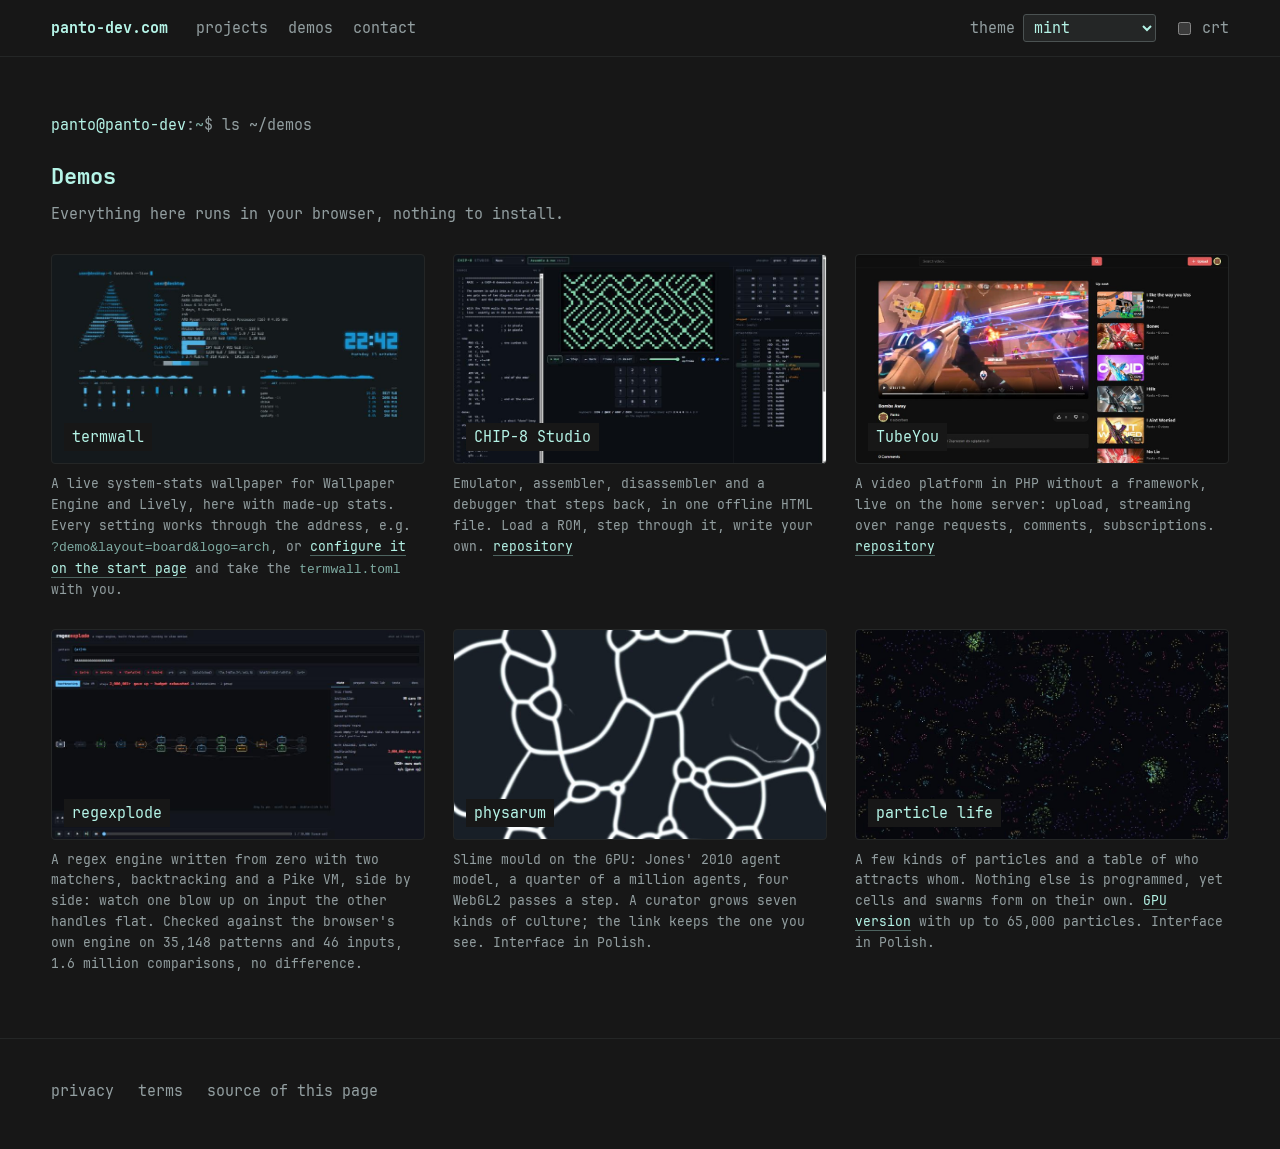
==== demos/index.html @ a08219ae "A /demos/ page listing everything that runs in the browser, regexplode, physarum and particle life i" ====
<!doctype html>
<html lang="en">
<head>
<meta charset="utf-8">
<meta name="viewport" content="width=device-width, initial-scale=1">
<title>Demos: panto-dev.com</title>
<meta name="description" content="Everything of Panto's that runs in a browser: termwall, CHIP-8 Studio, TubeYou, a regex engine in slow motion, slime mould and particle life on the GPU.">
<link rel="canonical" href="https://panto-dev.com/demos/">
<meta property="og:type" content="website">
<meta property="og:url" content="https://panto-dev.com/demos/">
<meta property="og:title" content="Demos: panto-dev.com">
<meta property="og:description" content="termwall, CHIP-8 Studio, TubeYou, regexplode, physarum and particle life, running in the browser.">
<meta property="og:image" content="https://panto-dev.com/og.png">
<meta name="twitter:card" content="summary_large_image">
<meta name="theme-color" content="#171717">
<link rel="icon" href="/favicon.svg" type="image/svg+xml">
<link rel="apple-touch-icon" href="/apple-touch-icon.png">
<link rel="preload" href="/fonts/JetBrainsMono-Regular.woff2" as="font" type="font/woff2" crossorigin>
<link rel="stylesheet" href="/style.css">
</head>
<body>

<header class="bar">
  <a class="brand" href="/">panto-dev.com</a>
  <nav>
    <a href="/#projects">projects</a>
    <a href="/demos/" aria-current="page">demos</a>
    <a href="/#contact">contact</a>
  </nav>
  <div class="controls">
    <label>theme
      <select id="theme" aria-label="Color theme"></select>
    </label>
    <label class="check"><input type="checkbox" id="crt"> crt</label>
  </div>
</header>

<main>

<section>
  <p class="prompt"><span class="k">panto@panto-dev</span>:<span class="t">~</span>$ ls ~/demos</p>
  <h1>Demos</h1>
  <p class="lede">Everything here runs in your browser, nothing to install.</p>
  <div class="demos">
    <figure>
      <a class="frame shot-termwall" href="/demos/termwall/?demo&amp;distro=cycle"><span>termwall</span></a>
      <figcaption>A live system-stats wallpaper for Wallpaper Engine and Lively, here with made-up stats.
        Every setting works through the address, e.g. <code>?demo&amp;layout=board&amp;logo=arch</code>,
        or <a href="/#tw-conf">configure it on the start page</a> and take the <code>termwall.toml</code> with you.</figcaption>
    </figure>
    <figure>
      <a class="frame chip8" data-chip8 href="/demos/chip8/"><span>CHIP-8 Studio</span></a>
      <figcaption>Emulator, assembler, disassembler and a debugger that steps back, in one offline HTML file.
        Load a ROM, step through it, write your own. <a href="https://github.com/PantoYT/chip8-studio">repository</a></figcaption>
    </figure>
    <figure>
      <a class="frame tubeyou" href="https://tubeyou.panto-dev.com"><span>TubeYou</span></a>
      <figcaption>A video platform in PHP without a framework, live on the home server: upload, streaming over
        range requests, comments, subscriptions. <a href="https://github.com/PantoYT/TubeYou">repository</a></figcaption>
    </figure>
    <figure>
      <a class="frame shot-regexplode" href="/demos/regexplode/"><span>regexplode</span></a>
      <figcaption>A regex engine written from zero with two matchers, backtracking and a Pike VM, side by side:
        watch one blow up on input the other handles flat. Checked against the browser's own engine on
        35,148 patterns and 46 inputs, 1.6 million comparisons, no difference.</figcaption>
    </figure>
    <figure>
      <a class="frame shot-physarum" href="/demos/physarum/"><span>physarum</span></a>
      <figcaption>Slime mould on the GPU: Jones' 2010 agent model, a quarter of a million agents, four WebGL2
        passes a step. A curator grows seven kinds of culture; the link keeps the one you see. Interface in Polish.</figcaption>
    </figure>
    <figure>
      <a class="frame shot-particle-life" href="/demos/particle-life/"><span>particle life</span></a>
      <figcaption>A few kinds of particles and a table of who attracts whom. Nothing else is programmed, yet cells
        and swarms form on their own. <a href="/demos/particle-life/gpu">GPU version</a> with up to 65,000 particles.
        Interface in Polish.</figcaption>
    </figure>
  </div>
</section>

</main>

<footer class="site-footer">
  <a href="/privacy">privacy</a>
  <a href="/terms">terms</a>
  <a href="https://github.com/PantoYT/panto-dev-www">source of this page</a>
</footer>

<script src="/theme.js"></script>
</body>
</html>
---- style.css ----
/* panto-dev.com: the page is a terminal, in termwall's palettes (index.html swaps them).
   No framework, no build step; one self-hosted font (JetBrains Mono, SIL OFL, fonts/). */

@font-face { font-family: "JetBrains Mono"; src: url(fonts/JetBrainsMono-Regular.woff2) format("woff2"); font-weight: 400; font-display: swap; }
@font-face { font-family: "JetBrains Mono"; src: url(fonts/JetBrainsMono-Bold.woff2) format("woff2"); font-weight: 700; font-display: swap; }

:root {
  color-scheme: dark;
  /* mint, termwall's default */
  --bg: #171717; --accent: #b5f4e7; --secondary: #7faca3;
  --text: #939fa1; --dim: #4b5252; --faint: #242626;
  --mono: "JetBrains Mono", "Cascadia Mono", Consolas, ui-monospace, monospace;
  --gutter: clamp(16px, 4vw, 56px);
}

* { box-sizing: border-box; }
html { background: var(--bg); }
body {
  margin: 0; background: var(--bg); color: var(--text);
  font: 15px/1.6 var(--mono); -webkit-font-smoothing: antialiased;
  transition: background .3s, color .3s;
}
a { color: var(--accent); text-decoration: none; border-bottom: 1px solid color-mix(in srgb, var(--accent) 35%, transparent); }
a:hover, a:focus-visible { border-bottom-color: var(--accent); }
:focus-visible { outline: 2px solid var(--accent); outline-offset: 3px; }
.k { color: var(--accent); } .t { color: var(--secondary); } .at { color: var(--text); }
code { color: var(--secondary); }

/* the bar along the top */
.bar {
  display: flex; flex-wrap: wrap; align-items: center; gap: 12px 28px;
  padding: 14px var(--gutter); border-bottom: 1px solid var(--faint);
}
.bar .brand { color: var(--accent); border: 0; font-weight: 700; }
.bar nav { display: flex; gap: 20px; }
.bar nav a { color: var(--text); border: 0; }
.bar nav a:hover { color: var(--accent); }
.controls { margin-left: auto; display: flex; gap: 18px; align-items: center; color: var(--dim); }
.controls label { display: flex; gap: 8px; align-items: center; color: var(--text); }
select, input[type=checkbox] { accent-color: var(--accent); }
select {
  font: inherit; color: var(--accent); background: var(--faint);
  border: 1px solid var(--dim); border-radius: 3px; padding: 2px 6px;
}

main { padding: 0 var(--gutter); max-width: 1500px; margin: 0 auto; }
section { padding: 56px 0 8px; }
h2 { font-size: 15px; font-weight: 400; color: var(--text); margin: 0 0 22px; }

/* hero: fastfetch on the left, termwall on the right */
.hero { display: grid; grid-template-columns: minmax(0, 1fr); gap: 40px; align-items: center; padding-top: 48px; }
/* side by side only where termwall still gets a real size; below that it sits under the fetch, large */
.screen { max-width: 960px; }
@media (min-width: 1760px) { .hero { grid-template-columns: auto minmax(0, 1fr); gap: 56px; } .screen { max-width: none; } }
.prompt { margin: 0 0 22px; color: var(--text); }
.fetch-body { display: flex; gap: 40px; align-items: flex-start; }
.logo { margin: 4px 0 0; color: var(--accent); font: 700 15px/1.2 var(--mono); }
/* the gear: half-block pixels, a cell 0.5 x 1 em so each pixel is square */
.logo.gear { font: 16px/1 var(--mono); letter-spacing: -0.1em; margin: 0; }
.info h1 { margin: 0; font-size: 19px; font-weight: 700; }
.sep { margin: 2px 0 8px; color: var(--dim); }
dl { display: grid; grid-template-columns: max-content 1fr; gap: 1px 18px; margin: 0; }
dt { color: var(--accent); font-weight: 700; } dt::after { content: ":"; }
dd { margin: 0; color: var(--text); }
.swatches { display: flex; margin: 16px 0 0; }
.swatches i { width: 30px; height: 15px; }
.swatches i:nth-child(1) { background: var(--bg); outline: 1px solid var(--dim); outline-offset: -1px; }
.swatches i:nth-child(2) { background: var(--text); } .swatches i:nth-child(3) { background: var(--secondary); }
.swatches i:nth-child(4) { background: var(--accent); } .swatches i:nth-child(5) { background: var(--dim); }
.swatches i:nth-child(6) { background: var(--faint); }

.screen { margin: 0; }
.screen iframe {
  display: block; width: 100%; aspect-ratio: 16 / 9; border: 1px solid var(--faint);
  background: var(--bg); border-radius: 4px;
}
figcaption { color: var(--text); font-size: 13px; margin-top: 10px; }

/* termwall config: a click on the demo opens it */
.screen-wrap { position: relative; }
.screen-open { position: absolute; inset: 0; width: 100%; border: 0; background: none; cursor: pointer; border-radius: 4px; }
.screen-open:hover, .screen-open:focus-visible { outline: 1px solid var(--accent); outline-offset: -1px; }
.twconf { grid-column: 1 / -1; border-top: 1px solid var(--faint); padding-top: 10px; }
.twconf summary { cursor: pointer; color: var(--text); width: max-content; }
.twconf summary:hover { color: var(--accent); }
.twconf-body { display: grid; gap: 12px; margin-top: 12px; }
.twconf-opts { display: flex; flex-wrap: wrap; gap: 10px 18px; align-items: center; }
.twconf-opts label { display: flex; gap: 8px; align-items: center; color: var(--text); }
.twconf fieldset { border: 0; padding: 0; margin: 0; display: flex; flex-wrap: wrap; gap: 4px 14px; align-items: center; }
#tw-fx { display: flex; flex-wrap: wrap; gap: 4px 14px; }
.twconf legend { float: left; color: var(--text); margin-right: 8px; padding: 0; }
.twconf-toml { margin: 0; padding: 10px 12px; background: var(--faint); border-radius: 4px; color: var(--accent); overflow-x: auto; }
.twconf-actions { margin: 0; display: flex; flex-wrap: wrap; gap: 8px 14px; align-items: center; font-size: 13px; }
.twconf button {
  font: inherit; color: var(--accent); background: var(--faint); cursor: pointer;
  border: 1px solid var(--dim); border-radius: 3px; padding: 2px 10px;
}
.twconf button:hover { border-color: var(--accent); }
.dim { color: var(--dim); }

/* projects: a process table */
.procs { width: 100%; border-collapse: collapse; }
.procs th { text-align: left; font-weight: 700; color: var(--bg); background: var(--secondary); padding: 3px 12px; }
.procs td { padding: 10px 12px; vertical-align: top; border-bottom: 1px solid var(--faint); }
.procs td:first-child { white-space: nowrap; }
.procs td:last-child { color: var(--secondary); white-space: nowrap; }
.procs tbody tr:hover td { background: var(--faint); }
.more { color: var(--text); margin: 18px 0 0; }

/* demos */
.demos { display: grid; grid-template-columns: repeat(auto-fit, minmax(300px, 1fr)); gap: 28px; }
.demos figure { margin: 0; }
.frame {
  display: flex; align-items: flex-end; aspect-ratio: 16 / 9; border: 1px solid var(--faint); border-radius: 4px;
  background: var(--faint) center / cover no-repeat; padding: 12px; color: var(--accent);
}
.frame span { background: var(--bg); padding: 2px 8px; }
.frame:hover { border-color: var(--accent); }
.frame.tubeyou { background-image: url(demos/tubeyou.jpg); }
.frame.chip8 { background-image: url(demos/chip8.png); }
.frame.sorting { background-image: url(demos/sorting.gif); }
.frame.shot-termwall { background-image: url(demos/termwall.png); }
.frame.shot-regexplode { background-image: url(demos/regexplode.png); }
.frame.shot-physarum { background-image: url(demos/physarum.jpg); }
.frame.shot-particle-life { background-image: url(demos/particle-life.jpg); }
main > section > h1 { color: var(--accent); font-size: 22px; margin: 0 0 8px; }
.lede { color: var(--text); margin: 0 0 28px; }

.contact { max-width: 34rem; }

.site-footer {
  display: flex; flex-wrap: wrap; gap: 24px; padding: 40px var(--gutter) 48px; margin-top: 56px;
  border-top: 1px solid var(--faint);
}
.site-footer a { color: var(--text); border: 0; }
.site-footer a:hover { color: var(--accent); }

/* crt: scanlines and a vignette over the whole page, paint only */
body.crt::after {
  content: ""; position: fixed; inset: 0; pointer-events: none; z-index: 9;
  background: repeating-linear-gradient(to bottom, rgb(0 0 0 / .2) 0 1px, transparent 1px 3px),
              radial-gradient(ellipse at center, transparent 60%, rgb(0 0 0 / .45) 100%);
}
body.crt .k, body.crt h1, body.crt .logo { text-shadow: 0 0 7px currentColor; }

/* privacy and terms */
.prose { max-width: 46rem; margin: 0 auto; padding: 48px var(--gutter) 0; }
.prose h1 { color: var(--accent); font-size: 22px; }
.prose h2 { color: var(--accent); font-size: 16px; font-weight: 700; margin: 32px 0 8px; }
.prose .meta { color: var(--text); }
.shell { max-width: 46rem; margin: 0 auto; }

@media (max-width: 960px) {
  .controls { margin-left: 0; }
}
@media (max-width: 640px) {
  body { font-size: 14px; }
  .fetch-body { flex-direction: column; gap: 18px; }
  .logo { font-size: 12px; }
  /* .logo.gear outranks .logo, so the gear needs its own size: about a third of the screen height */
  .logo.gear { font-size: 8px; }
  .procs thead { display: none; }
  .procs tr { display: block; padding: 12px 0; border-bottom: 1px solid var(--faint); }
  .procs td { display: block; padding: 2px 0; border: 0; white-space: normal !important; }
  .procs td:first-child { font-weight: 700; }
}
@media (prefers-reduced-motion: reduce) { body { transition: none; } }
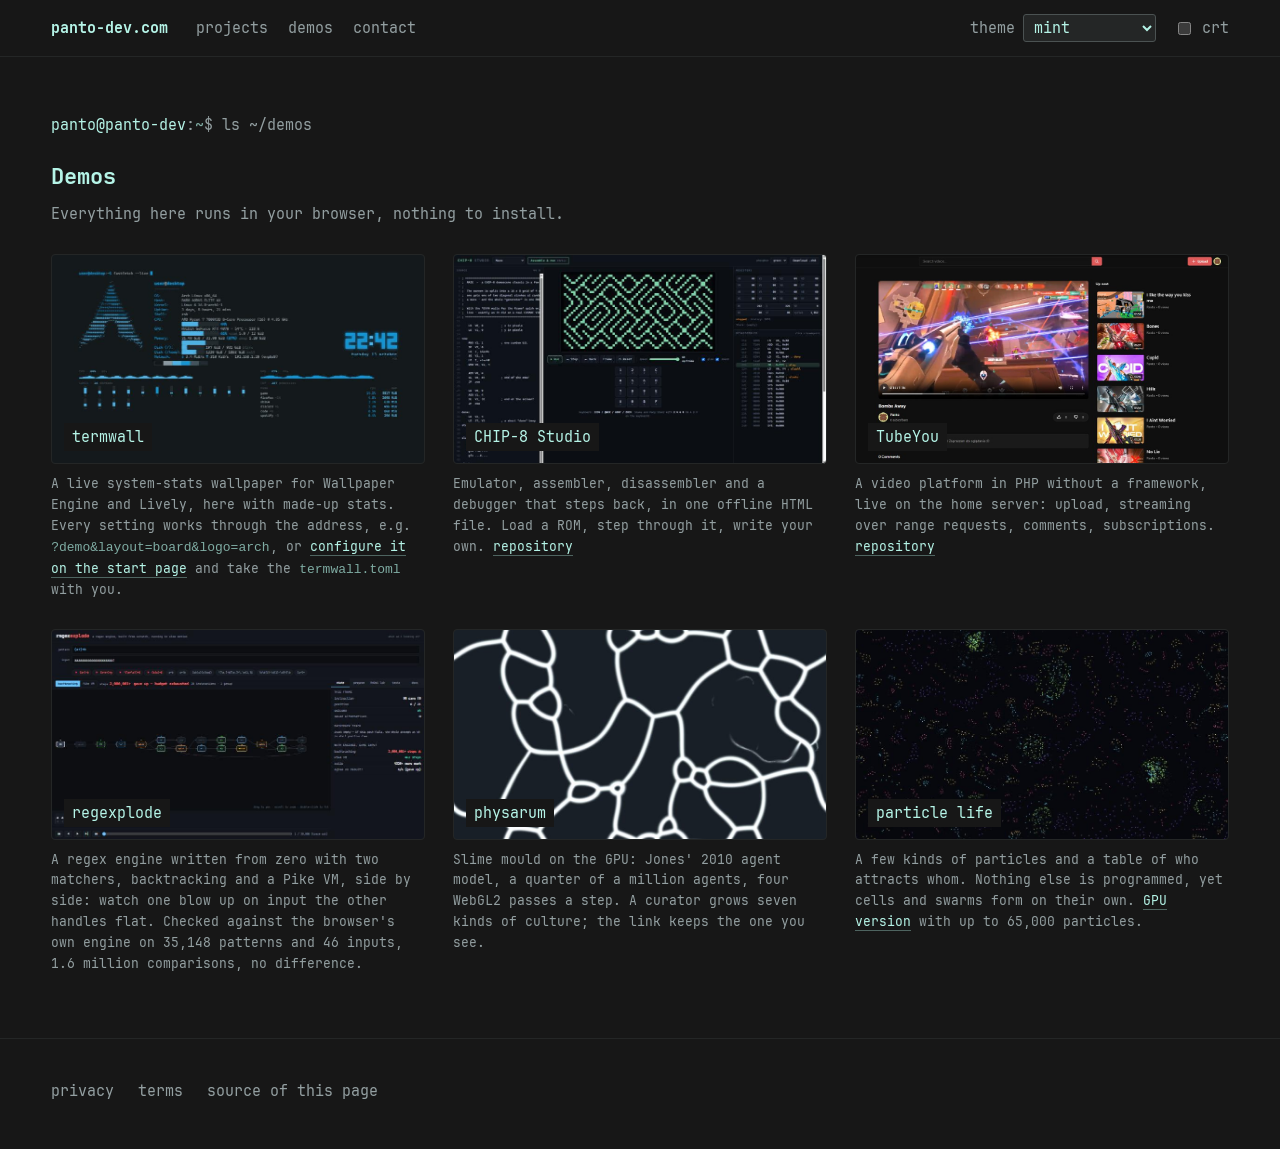
==== commit bcd8afd7: "physarum and particle life in English; physarum no longer collapses into a point and skips amber" ====
--- a/demos/index.html
+++ b/demos/index.html
@@ -67,13 +67,13 @@
     <figure>
       <a class="frame shot-physarum" href="/demos/physarum/"><span>physarum</span></a>
       <figcaption>Slime mould on the GPU: Jones' 2010 agent model, a quarter of a million agents, four WebGL2
-        passes a step. A curator grows seven kinds of culture; the link keeps the one you see. Interface in Polish.</figcaption>
+        passes a step. A curator grows seven kinds of culture; the link keeps the one you see.</figcaption>
     </figure>
     <figure>
       <a class="frame shot-particle-life" href="/demos/particle-life/"><span>particle life</span></a>
       <figcaption>A few kinds of particles and a table of who attracts whom. Nothing else is programmed, yet cells
         and swarms form on their own. <a href="/demos/particle-life/gpu">GPU version</a> with up to 65,000 particles.
-        Interface in Polish.</figcaption>
+       </figcaption>
     </figure>
   </div>
 </section>
--- a/style.css
+++ b/style.css
@@ -108,7 +108,9 @@
 .more { color: var(--text); margin: 18px 0 0; }
 
 /* demos */
-.demos { display: grid; grid-template-columns: repeat(auto-fit, minmax(300px, 1fr)); gap: 28px; }
+/* at most three columns: six cards make 3 + 3, never 4 + 2 */
+.demos { display: grid; grid-template-columns: repeat(auto-fit, minmax(max(300px, calc((100% - 56px) / 3)), 1fr)); gap: 28px; }
+figcaption code { white-space: nowrap; }
 .demos figure { margin: 0; }
 .frame {
   display: flex; align-items: flex-end; aspect-ratio: 16 / 9; border: 1px solid var(--faint); border-radius: 4px;
